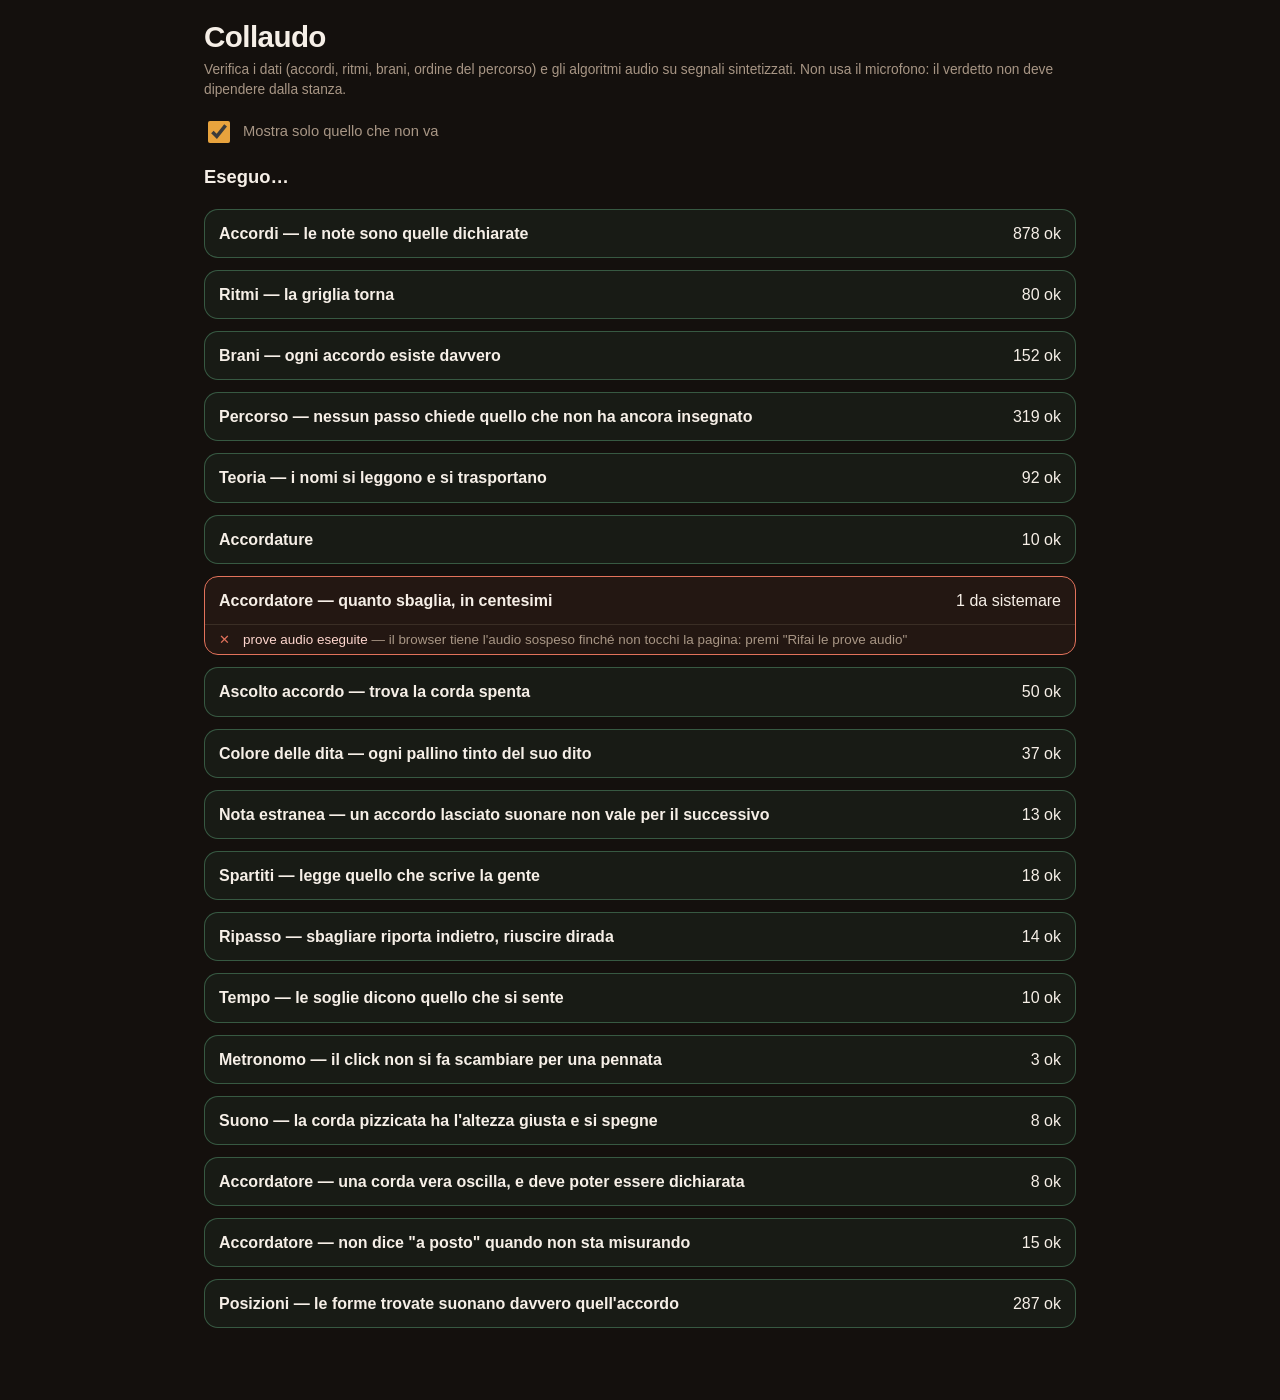
==== collaudo.html @ 86b30834 "chore: base copiata da ukulele-coach (motore identico, dati ancora da riscrivere)" ====
<!doctype html>
<html lang="it">
<head>
<meta charset="utf-8">
<title>Ukulele Coach — collaudo</title>
<meta name="viewport" content="width=device-width, initial-scale=1">
<link rel="icon" href="icons/icon-192.png" sizes="192x192" type="image/png">
<link rel="stylesheet" href="css/app.css">
<style>
  body { background: #14100d; }
  #esito { max-width: 900px; margin: 0 auto; padding: 20px 14px 60px; }
  .gruppo { border: 1px solid var(--linea); border-radius: 14px; margin-bottom: 12px; overflow: hidden; }
  .gruppo > summary { padding: 12px 14px; cursor: pointer; display: flex; justify-content: space-between; gap: 10px; align-items: center; }
  .gruppo > summary::-webkit-details-marker { display: none; }
  .gruppo.verde { background: rgba(111,207,151,.06); border-color: rgba(111,207,151,.35); }
  .gruppo.rosso { background: rgba(226,114,91,.07); border-color: var(--rosso); }
  .prova { display: flex; gap: 8px; padding: 5px 14px; font-size: .84rem; border-top: 1px solid var(--linea); }
  .prova .segno { flex: 0 0 16px; }
  .prova.no { color: #ffd7cf; }
  .prova.no .segno { color: var(--rosso); }
  .prova.si .segno { color: var(--verde); }
  .prova .dett { color: var(--dim); }
  #riassunto { font-size: 1.15rem; font-weight: 700; margin: 10px 0 18px; }
  .solo-falliti .prova.si { display: none; }
</style>
</head>
<body>
<div id="esito">
  <h1>Collaudo</h1>
  <p class="dim piccolo">Verifica i dati (accordi, ritmi, brani, ordine del percorso) e gli algoritmi audio
  su segnali sintetizzati. Non usa il microfono: il verdetto non deve dipendere dalla stanza.</p>
  <label class="opzione"><input type="checkbox" id="filtro" checked> <span>Mostra solo quello che non va</span></label>
  <div id="riassunto">Eseguo…</div>
  <button id="rifai" class="bottone" type="button" style="display:none">Rifai le prove audio</button>
  <div id="gruppi"></div>
</div>
<script type="module">
  import { esegui } from './js/collaudo.js';

  const contenitore = document.getElementById('gruppi');
  const riassunto = document.getElementById('riassunto');
  const filtro = document.getElementById('filtro');
  const applica = () => contenitore.classList.toggle('solo-falliti', filtro.checked);
  filtro.addEventListener('change', applica);
  applica();

  const disegna = (g, falliti) => {
    const d = document.createElement('details');
    d.className = `gruppo ${falliti ? 'rosso' : 'verde'}`;
    if (falliti) d.open = true;
    const s = document.createElement('summary');
    s.innerHTML = `<strong>${g.nome}</strong><span>${falliti ? `${falliti} da sistemare` : `${g.prove.length} ok`}</span>`;
    d.appendChild(s);
    g.prove.forEach((p) => {
      const r = document.createElement('div');
      r.className = `prova ${p.esito ? 'si' : 'no'}`;
      r.innerHTML = `<span class="segno">${p.esito ? '✓' : '✕'}</span><span>${p.titolo}${p.dettaglio ? ` <span class="dett">— ${p.dettaglio}</span>` : ''}</span>`;
      d.appendChild(r);
    });
    contenitore.appendChild(d);
  };

  const rifai = document.getElementById('rifai');

  function gira() {
    contenitore.replaceChildren();
    riassunto.textContent = 'Eseguo…';
    riassunto.style.color = '';
    window.__collaudo = null;
    return esegui(disegna).then(({ totali, falliti }) => {
      riassunto.textContent = falliti
        ? `${falliti} prove fallite su ${totali}`
        : `Tutte e ${totali} le prove passano`;
      riassunto.style.color = falliti ? 'var(--rosso)' : 'var(--verde)';
      // Le prove audio non partono senza un gesto dell'utente: se sono state saltate lo
      // si dice e si offre il pulsante, invece di far sembrare rotto l'accordatore.
      const sospeso = [...document.querySelectorAll('.prova.no')]
        .some((e) => e.textContent.includes('audio sospeso'));
      rifai.style.display = sospeso ? 'block' : 'none';
      window.__collaudo = { totali, falliti, audioSospeso: sospeso };
    });
  }

  rifai.addEventListener('click', gira);
  gira();
</script>
</body>
</html>
---- css/app.css ----
/* Ukulele Coach — foglio di stile unico, nessun font esterno.
   Tema scuro caldo (l'ukulele è legno). Progettato sul 390×844 dell'iPhone 13 Pro:
   niente hover come unico segnale, bersagli tattili da 44 px, aree sicure rispettate. */

:root {
  --sfondo: #14100d;
  --sfondo2: #1b1612;
  --scheda: #221b16;
  --scheda2: #2b231c;
  --linea: #3a2e25;
  --testo: #f6efe7;
  --dim: #a89685;
  --ambra: #e8a33d;
  --ambra-scura: #8a5f1d;
  --verde: #6fcf97;
  --rosso: #e2725b;
  --turchese: #4fc3c7;
  /* Un colore per dito. Le tinte sono distanti sulla ruota (≈40°, 183°, 275°, 345°)
     perché due dita vicine di tinta si confondono proprio quando servono: mentre
     guardi la mano e sbirci lo schermo con la coda dell'occhio.
     Il numero resta SEMPRE dentro il pallino: il colore è un acceleratore, non
     l'unico portatore dell'informazione — chi non distingue le tinte non deve
     perdere niente. */
  --dito-1: #e8a33d;   /* indice   */
  --dito-2: #45c0c8;   /* medio    */
  --dito-3: #b48bd8;   /* anulare  */
  --dito-4: #e8798f;   /* mignolo  */
  --dito-p: #cbb69d;   /* pollice (mano destra, negli arpeggi) */
  --su-dito: #231a12;  /* il testo dentro il pallino */
  --raggio: 16px;
  --barra-h: 62px;
  --ui: -apple-system, BlinkMacSystemFont, 'Segoe UI', Roboto, Helvetica, Arial, sans-serif;
}

/* Tema chiaro: stessa gerarchia, non un semplice inverso. I contrasti sono ricalcolati
   perché l'ambra su fondo chiaro sparisce, e i diagrammi devono restare leggibili al sole. */
/* `color-scheme` decide come il sistema disegna caselle, menù e cursori. Restando su
   "dark" anche col tema chiaro, le caselle di spunta escono nere su fondo crema. */
:root[data-tema="scuro"] { color-scheme: dark; }
:root[data-tema="chiaro"] { color-scheme: light; }

:root[data-tema="chiaro"] {
  --sfondo: #f7f1e8;
  --sfondo2: #efe6d9;
  --scheda: #fffaf3;
  --scheda2: #fdf6ec;
  --linea: #ddcfbc;
  --testo: #2a2119;
  --dim: #7c6a58;
  --ambra: #b7761a;
  --ambra-scura: #d9a45c;
  --verde: #2f8a5b;
  --rosso: #bf4a34;
  --turchese: #1f8a90;
  /* Le stesse quattro tinte, scurite: su fondo crema quelle chiare sbiadiscono e il
     numero dentro il pallino smette di leggersi. */
  --dito-1: #c07f16;
  --dito-2: #1b929a;
  --dito-3: #8154bd;
  --dito-4: #ca4762;
  --dito-p: #9d8362;
  --su-dito: #fff8ec;
}

* { box-sizing: border-box; }

html, body {
  margin: 0;
  padding: 0;
  background: var(--sfondo);
  color: var(--testo);
  font-family: var(--ui);
  font-size: 16px;
  line-height: 1.45;
  -webkit-text-size-adjust: 100%;
  overscroll-behavior-y: none;
}

body {
  min-height: 100dvh;
  /* Sfumatura calda in alto: dà profondità senza immagini da scaricare. */
  background-image: radial-gradient(120% 70% at 50% -10%, #2a1f16 0%, var(--sfondo) 55%);
  background-attachment: fixed;
}
:root[data-tema="chiaro"] body {
  background-image: radial-gradient(120% 70% at 50% -10%, #fff8ec 0%, var(--sfondo) 60%);
}
:root[data-tema="chiaro"] #tabbar { background: rgba(247, 241, 232, .93); }
:root[data-tema="chiaro"] .d-capotasto,
:root[data-tema="chiaro"] .m-capotasto { fill: #6b5540; }
:root[data-tema="chiaro"] .d-tasto,
:root[data-tema="chiaro"] .m-tasto { stroke: #b7a189; }
:root[data-tema="chiaro"] .d-corda,
:root[data-tema="chiaro"] .m-corda { stroke: #8e7660; }
:root[data-tema="chiaro"] .d-dito,
:root[data-tema="chiaro"] .m-nota text { fill: #fff8ec; }
:root[data-tema="chiaro"] .d-vuota { stroke: #6b5540; }
:root[data-tema="chiaro"] .d-muta { stroke: #6b5540; }
:root[data-tema="chiaro"] .tn-tacche span,
:root[data-tema="chiaro"] .tn-verso { color: #9a8571; }
:root[data-tema="chiaro"] .bottone { color: #fff8ec; }
:root[data-tema="chiaro"] .chip.attiva,
:root[data-tema="chiaro"] .passo.corrente .passo-icona,
:root[data-tema="chiaro"] .es-mappa .bat.attiva,
:root[data-tema="chiaro"] .luce.accesa { color: #fff8ec; }
:root[data-tema="chiaro"] .es-mappa .bat.attiva small,
:root[data-tema="chiaro"] .es-mappa .bat.attiva strong { color: #fff8ec; }

#contenuto {
  max-width: 620px;
  margin: 0 auto;
  padding:
    calc(env(safe-area-inset-top) + 14px)
    calc(env(safe-area-inset-right) + 14px)
    calc(env(safe-area-inset-bottom) + var(--barra-h) + 22px)
    calc(env(safe-area-inset-left) + 14px);
}

h1 { font-size: 1.6rem; line-height: 1.15; margin: 0 0 6px; letter-spacing: -0.02em; }
h2 { font-size: 1.12rem; margin: 0 0 8px; }
h2.senza-margine { margin: 2px 0 4px; }
.piccolo-titolo { font-size: 0.95rem; margin: 14px 0 6px; color: var(--dim); font-weight: 600; }
p { margin: 0 0 10px; }
p:last-child { margin-bottom: 0; }
a { color: var(--ambra); text-decoration: none; }

.dim { color: var(--dim); }
.piccolo { font-size: 0.86rem; }
.blocco { display: block; }
.ok { color: var(--verde); }
.errore { color: var(--rosso); }
.nascosto { display: none !important; }

.occhiello {
  font-size: 0.74rem;
  text-transform: uppercase;
  letter-spacing: 0.11em;
  color: var(--ambra);
  margin: 0 0 6px;
  font-weight: 700;
}

.testa-pagina { margin: 4px 0 16px; }
.testa-riga { margin: 0 0 6px; }

.indietro {
  display: inline-flex;
  align-items: center;
  gap: 5px;
  min-height: 44px;
  color: var(--dim);
  font-size: 0.92rem;
}
.indietro span { font-size: 1.3rem; line-height: 1; }

/* ── schede ─────────────────────────────────────────────────────────────── */

.scheda {
  background: linear-gradient(180deg, var(--scheda2), var(--scheda));
  border: 1px solid var(--linea);
  border-radius: var(--raggio);
  padding: 14px;
  margin: 0 0 14px;
}
.scheda > * + * { margin-top: 10px; }

.riga-tra { display: flex; justify-content: space-between; align-items: baseline; gap: 10px; }
.riga-campi { display: flex; gap: 10px; }
.riga-campi > * { flex: 1; }

/* ── comandi ────────────────────────────────────────────────────────────── */

.bottone {
  display: block;
  width: 100%;
  min-height: 50px;
  padding: 13px 16px;
  border: 0;
  border-radius: 13px;
  background: var(--ambra);
  color: #23180a;
  font: inherit;
  font-weight: 700;
  text-align: center;
  cursor: pointer;
  -webkit-tap-highlight-color: transparent;
}
.bottone.grande { min-height: 56px; font-size: 1.06rem; }
.bottone.sottile {
  background: transparent;
  color: var(--testo);
  border: 1px solid var(--linea);
  font-weight: 600;
}
.bottone.pericolo { background: transparent; color: var(--rosso); border: 1px solid var(--rosso); }
.bottone:disabled { opacity: 0.45; }
.bottone:active { transform: scale(0.985); }
.bottone.giusta { border-color: var(--verde); color: var(--verde); }
.bottone.sbagliata { border-color: var(--rosso); color: var(--rosso); }

.campo {
  width: 100%;
  min-height: 46px;
  padding: 11px 12px;
  border-radius: 11px;
  border: 1px solid var(--linea);
  background: var(--sfondo2);
  color: var(--testo);
  font: inherit;
  font-size: 16px;         /* sotto i 16px iOS zooma da solo al focus */
}
select.campo { appearance: none; background-image: none; }

.opzione {
  display: flex;
  align-items: center;
  gap: 10px;
  min-height: 44px;
  font-size: 0.92rem;
  color: var(--dim);
}
.opzione input { width: 22px; height: 22px; accent-color: var(--ambra); }

.cursore { width: 100%; height: 44px; accent-color: var(--ambra); background: transparent; }

.barra {
  height: 8px;
  background: var(--sfondo2);
  border-radius: 99px;
  overflow: hidden;
  border: 1px solid var(--linea);
}
.barra > span { display: block; height: 100%; background: linear-gradient(90deg, var(--ambra-scura), var(--ambra)); transition: width 0.25s; }

.avviso {
  border-radius: 11px;
  padding: 11px 12px;
  font-size: 0.88rem;
  border: 1px solid var(--linea);
  background: var(--sfondo2);
}
.avviso.errore { border-color: var(--rosso); color: #ffd7cf; }
.avviso.attenzione { border-color: var(--ambra-scura); color: #ffe6bd; }
.avviso.neutro { color: var(--dim); }

.consiglio {
  border-left: 3px solid var(--ambra);
  padding: 2px 0 2px 12px;
  color: #f0e2cd;
  font-size: 0.94rem;
}

.elenco { margin: 0; padding-left: 20px; }
.elenco li { margin-bottom: 9px; }
.elenco-magro { list-style: none; margin: 0; padding: 0; }
.elenco-magro li { border-top: 1px solid var(--linea); }
.elenco-magro li:first-child { border-top: 0; }
.elenco-magro a { display: block; padding: 11px 0; min-height: 44px; }

/* ── barra delle sezioni ────────────────────────────────────────────────── */

#tabbar {
  position: fixed;
  left: 0; right: 0; bottom: 0;
  display: flex;
  background: rgba(20, 16, 13, 0.93);
  backdrop-filter: blur(14px);
  -webkit-backdrop-filter: blur(14px);
  border-top: 1px solid var(--linea);
  padding-bottom: env(safe-area-inset-bottom);
  z-index: 20;
}
.tab {
  flex: 1;
  min-height: var(--barra-h);
  display: flex;
  flex-direction: column;
  align-items: center;
  justify-content: center;
  gap: 3px;
  color: var(--dim);
  font-size: 0.6rem;          /* sei sezioni su 375 px: 62 px a testa, l'etichetta deve starci */
  letter-spacing: 0;
  text-align: center;
  -webkit-tap-highlight-color: transparent;
}
.tab svg { width: 21px; height: 21px; fill: none; stroke: currentColor; stroke-width: 1.7; stroke-linecap: round; stroke-linejoin: round; }
.tab.attivo { color: var(--ambra); }

/* ── diagramma accordo ──────────────────────────────────────────────────── */

.diagramma { width: 100%; height: auto; display: block; }
.d-capotasto { fill: #e9dcc9; }
.d-tasto { stroke: #6d5945; stroke-width: 1.6; }
.d-corda { stroke: #8d7862; stroke-width: 1.5; }
.d-punto { fill: var(--ambra); }
.d-barre { fill: var(--ambra); opacity: 0.92; }
.d-dito { fill: var(--su-dito); font: 700 11px var(--ui); text-anchor: middle; }

/* Il colore compare SOLO dove si mostrano anche i numeri delle dita. Nelle miniature
   degli elenchi i numeri non ci sono, e ottantacinque accordi a quattro colori
   diventerebbero coriandoli: lì il pallino resta ambra. */
.d-punto.dito-1, .d-barre.dito-1 { fill: var(--dito-1); }
.d-punto.dito-2, .d-barre.dito-2 { fill: var(--dito-2); }
.d-punto.dito-3, .d-barre.dito-3 { fill: var(--dito-3); }
.d-punto.dito-4, .d-barre.dito-4 { fill: var(--dito-4); }

.legenda-dita { display: flex; flex-wrap: wrap; gap: 7px; }
.tacca-dito {
  display: inline-flex;
  align-items: center;
  gap: 6px;
  font-size: .76rem;
  color: var(--dim);
  border: 1px solid var(--linea);
  border-radius: 99px;
  padding: 3px 10px 3px 4px;
}
.tacca-dito i {
  width: 20px;
  height: 20px;
  border-radius: 50%;
  display: inline-flex;
  align-items: center;
  justify-content: center;
  font-style: normal;
  font-weight: 800;
  font-size: .72rem;
  color: var(--su-dito);
}
.tacca-dito.d1 i { background: var(--dito-1); }
.tacca-dito.d2 i { background: var(--dito-2); }
.tacca-dito.d3 i { background: var(--dito-3); }
.tacca-dito.d4 i { background: var(--dito-4); }
.tacca-dito.dp i { background: var(--dito-p); }

/* Le stesse tinte per la mano destra negli arpeggi: stesso dito, stesso colore.
   i = indice come il dito 1, m = medio come il 2, a = anulare come il 3. */
.cella.s-dito .cella-freccia.dito-p { color: var(--dito-p); }
.cella.s-dito .cella-freccia.dito-i { color: var(--dito-1); }
.cella.s-dito .cella-freccia.dito-m { color: var(--dito-2); }
.cella.s-dito .cella-freccia.dito-a { color: var(--dito-3); }
.cella.s-dito .cella-freccia.dito-misto {
  background: linear-gradient(90deg, var(--dito-p), var(--dito-3));
  -webkit-background-clip: text;
  background-clip: text;
  color: transparent;
}

.nc .nc-dito { font-weight: 700; }
.nc .nc-dito.dito-1 { color: var(--dito-1); }
.nc .nc-dito.dito-2 { color: var(--dito-2); }
.nc .nc-dito.dito-3 { color: var(--dito-3); }
.nc .nc-dito.dito-4 { color: var(--dito-4); }
.d-vuota { fill: none; stroke: #cbb69d; stroke-width: 1.8; }
.d-muta { stroke: #9a8875; stroke-width: 2; stroke-linecap: round; }
.d-corda-nome { fill: var(--dim); font: 600 10px var(--ui); text-anchor: middle; }
.d-posizione { fill: var(--ambra); font: 700 11px var(--ui); }

.scheda-accordo { text-align: center; }
.sa-nome { font-weight: 800; font-size: 1.05rem; margin-bottom: 4px; }
.sa-sub { color: var(--dim); font-size: 0.74rem; margin-top: 2px; }

.accordo-grande { max-width: 210px; margin: 0 auto; }

.note-corde { display: grid; grid-template-columns: repeat(4, 1fr); gap: 8px; }
.nc {
  background: var(--sfondo2);
  border: 1px solid var(--linea);
  border-radius: 10px;
  padding: 8px 4px;
  text-align: center;
  font-size: 0.76rem;
}
.nc small { display: block; color: var(--ambra); font-weight: 700; font-size: 0.86rem; }
.nc strong { display: block; font-size: 0.74rem; font-weight: 600; }
/* Ogni informazione sulla sua riga: da inline la nota e il dito si attaccavano e
   uscivano parole come "Solanulare". */
.nc span { display: block; line-height: 1.35; }

/* ── griglia libreria ───────────────────────────────────────────────────── */

.chips { display: flex; flex-wrap: wrap; gap: 7px; }
.chip {
  border: 1px solid var(--linea);
  background: var(--sfondo2);
  color: var(--dim);
  border-radius: 99px;
  padding: 9px 13px;
  min-height: 40px;
  font: inherit;
  font-size: 0.82rem;
  cursor: pointer;
  -webkit-tap-highlight-color: transparent;
}
.chip.attiva { background: var(--ambra); color: #23180a; border-color: var(--ambra); font-weight: 700; }

.griglia-accordi {
  display: grid;
  grid-template-columns: repeat(auto-fill, minmax(104px, 1fr));
  gap: 10px;
  margin-bottom: 14px;
}
.cella-accordo {
  background: var(--scheda);
  border: 1px solid var(--linea);
  border-radius: 13px;
  padding: 9px 7px;
  color: var(--testo);
  text-align: center;
}
.ca-nome { display: flex; align-items: center; justify-content: center; gap: 5px; }
.ca-nome strong { font-size: 1rem; }
.punti { color: var(--ambra-scura); font-size: 0.6rem; letter-spacing: 1px; }
.cella-accordo small { display: block; margin-top: 3px; font-size: 0.66rem; }

.fila-accordi { display: flex; gap: 10px; overflow-x: auto; padding-bottom: 4px; -webkit-overflow-scrolling: touch; }
.mini { flex: 0 0 84px; text-align: center; color: var(--testo); }
.mini strong { font-size: 0.86rem; }

.ritmo-inline { display: block; color: var(--ambra); letter-spacing: 3px; font-size: 0.95rem; }

/* ── oggi ───────────────────────────────────────────────────────────────── */

.oggi-riga { display: flex; align-items: center; gap: 16px; }
.anello-box { flex: 0 0 96px; }
.anello-wrap { position: relative; width: 96px; height: 96px; }
.anello { width: 96px; height: 96px; transform: rotate(-90deg); }
.an-sfondo { fill: none; stroke: var(--linea); stroke-width: 9; }
.an-arco { fill: none; stroke: var(--ambra); stroke-width: 9; stroke-linecap: round; transition: stroke-dashoffset 0.4s; }
.anello-testo {
  position: absolute;
  inset: 0;
  display: flex;
  flex-direction: column;
  align-items: center;
  justify-content: center;
}
.anello-testo strong { font-size: 1.42rem; letter-spacing: -0.02em; }
.anello-testo small { color: var(--dim); font-size: 0.66rem; }

.oggi-numeri { display: grid; gap: 6px; flex: 1; }
.oggi-numeri strong { font-size: 1.2rem; margin-right: 6px; }
.oggi-numeri small { color: var(--dim); font-size: 0.8rem; }

.griglia-scorciatoie { display: grid; gap: 9px; }
.scorciatoia {
  display: flex;
  align-items: center;
  gap: 12px;
  min-height: 56px;
  padding: 10px 12px;
  border: 1px solid var(--linea);
  border-radius: 13px;
  background: var(--sfondo2);
  color: var(--testo);
}
.sc-emoji { font-size: 1.4rem; }
.scorciatoia strong { display: block; font-size: 0.95rem; }
.scorciatoia small { display: block; font-size: 0.78rem; }

/* ── percorso ───────────────────────────────────────────────────────────── */

.livello {
  background: var(--scheda);
  border: 1px solid var(--linea);
  border-radius: var(--raggio);
  margin-bottom: 12px;
  overflow: hidden;
}
.livello > summary {
  padding: 13px 14px;
  cursor: pointer;
  list-style: none;
  min-height: 56px;
}
.livello > summary::-webkit-details-marker { display: none; }
.liv-testa { display: flex; justify-content: space-between; align-items: flex-start; gap: 10px; margin-bottom: 9px; }
.liv-testa strong { font-size: 0.99rem; }
.liv-conta {
  flex: 0 0 auto;
  background: var(--sfondo2);
  border: 1px solid var(--linea);
  border-radius: 99px;
  padding: 3px 9px;
  font-size: 0.78rem;
  color: var(--dim);
}
.liv-conta.ok { color: var(--verde); border-color: var(--verde); }

.passi { list-style: none; margin: 0; padding: 0 14px 8px; }
.passo { border-top: 1px solid var(--linea); }
.passo a { display: flex; align-items: center; gap: 11px; padding: 11px 0; min-height: 54px; color: var(--testo); }
.passo-icona {
  flex: 0 0 30px;
  height: 30px;
  border-radius: 9px;
  background: var(--sfondo2);
  border: 1px solid var(--linea);
  display: flex;
  align-items: center;
  justify-content: center;
  font-size: 0.95rem;
}
.passo.fatto .passo-icona { color: var(--verde); border-color: var(--verde); }
.passo.fatto .passo-testo strong { color: var(--dim); }
.passo.corrente .passo-icona { background: var(--ambra); border-color: var(--ambra); }
.passo-testo { flex: 1; min-width: 0; }
.passo-testo strong { display: block; font-size: 0.94rem; }
.passo-testo small { display: block; font-size: 0.76rem; }
.passo-freccia { color: var(--dim); font-size: 1.3rem; }

/* ── esercizio ──────────────────────────────────────────────────────────── */

.es-palco { display: grid; gap: 12px; }
.es-palco.duetto, .es-duo { grid-template-columns: 1.35fr 1fr; align-items: start; gap: 12px; display: grid; }
.es-accordo { position: relative; }
.es-accordo.prossimo { opacity: 0.5; }
.es-etichetta {
  display: block;
  font-size: 0.66rem;
  text-transform: uppercase;
  letter-spacing: 0.1em;
  color: var(--dim);
  margin-bottom: 3px;
  text-align: center;
}
.es-palco.ritmo { grid-template-columns: 110px 1fr; align-items: center; }
.es-vuote {
  border: 1px dashed var(--linea);
  border-radius: 12px;
  padding: 22px 8px;
  text-align: center;
  color: var(--dim);
  font-size: 0.82rem;
}

.es-griglia { display: grid; grid-auto-flow: column; gap: 5px; }
.cella {
  border: 1px solid var(--linea);
  border-radius: 9px;
  background: var(--sfondo2);
  padding: 8px 2px 5px;
  text-align: center;
}
.cella-freccia { display: block; font-size: 1.2rem; line-height: 1; color: var(--ambra); }
.cella-conto { display: block; font-size: 0.66rem; color: var(--dim); margin-top: 3px; }
.cella.s-pausa .cella-freccia { color: var(--linea); }
.cella.s-chunk .cella-freccia { color: var(--rosso); }
.cella.s-su .cella-freccia { color: var(--turchese); }

.es-battiti { display: flex; gap: 5px; margin-top: 12px; }
.luce {
  flex: 1;
  height: 30px;
  border-radius: 8px;
  background: var(--sfondo2);
  border: 1px solid var(--linea);
  display: flex;
  align-items: center;
  justify-content: center;
  font-size: 0.68rem;
  color: var(--dim);
}
.luce.forte { border-color: #4b3b2c; }
.luce.accesa { background: var(--ambra); color: #23180a; border-color: var(--ambra); font-weight: 700; }

.es-riga-conta { display: flex; justify-content: space-between; align-items: baseline; }
.es-conta { font-size: 1.5rem; font-weight: 800; letter-spacing: -0.02em; }
.es-bpm { color: var(--ambra); font-size: 1.05rem; }
.es-comandi { margin-top: 4px; }
.es-giudizio p { font-size: 0.9rem; color: var(--dim); }
.es-scelte { display: grid; grid-template-columns: repeat(auto-fit, minmax(96px, 1fr)); gap: 8px; }
.es-scelte .bottone { width: auto; }

.es-mappa {
  display: flex;
  gap: 6px;
  overflow-x: auto;
  padding: 4px 0 8px;
  -webkit-overflow-scrolling: touch;
  scroll-snap-type: x proximity;
}
.es-mappa .bat {
  flex: 0 0 62px;
  scroll-snap-align: center;
  border: 1px solid var(--linea);
  border-radius: 10px;
  background: var(--sfondo2);
  padding: 7px 3px;
  text-align: center;
}
.es-mappa .bat small { display: block; font-size: 0.6rem; color: var(--dim); }
.es-mappa .bat strong { font-size: 0.92rem; }
.es-mappa .bat.attiva { background: var(--ambra); border-color: var(--ambra); }
.es-mappa .bat.attiva small, .es-mappa .bat.attiva strong { color: #23180a; }
.es-mappa.statica, .es-griglia.statica { opacity: 0.92; }

.anteprima-accordi { display: flex; gap: 12px; justify-content: center; flex-wrap: wrap; }
.ap { flex: 0 0 96px; text-align: center; }
.ap strong { display: block; font-size: 0.92rem; margin-bottom: 3px; }

.contatore {
  text-align: center;
  font-size: 2rem;
  font-weight: 800;
  letter-spacing: -0.02em;
}
.contatore.ok { color: var(--verde); }

.quiz-opzioni { display: grid; gap: 8px; }

/* ── accordatore ────────────────────────────────────────────────────────── */

.tn-misuratore { text-align: center; }
/* Grande davvero: l'accordatore si guarda da mezzo metro, con lo strumento in mano
   e le dita occupate. Se devi avvicinare la faccia allo schermo, non serve a niente. */
.tn-nota { font-size: 4.6rem; font-weight: 800; line-height: 1; letter-spacing: -0.035em; }
.tn-nota-it { color: var(--dim); font-size: 0.86rem; margin-top: 6px; min-height: 1.2em; }
.tn-hz, .tn-cent { color: var(--dim); font-size: 0.84rem; font-variant-numeric: tabular-nums; }
.tn-riga { display: flex; justify-content: space-between; margin-top: 8px; }

.tn-quadrante {
  position: relative;
  height: 108px;
  margin: 18px 0 6px;
  border-radius: 12px;
  background: var(--sfondo2);
  border: 1px solid var(--linea);
  overflow: hidden;
}
.tn-zona {
  position: absolute;
  left: 50%;
  transform: translateX(-50%);
  top: 0; bottom: 0;
  width: 9.6%;                      /* ±5 centesimi su una scala ±50 */
  background: rgba(111, 207, 151, 0.14);
  border-left: 1px solid rgba(111, 207, 151, 0.35);
  border-right: 1px solid rgba(111, 207, 151, 0.35);
}
.tn-tacche { position: absolute; inset: auto 6px 5px; display: flex; justify-content: space-between; }
.tn-tacche span { font-size: 0.6rem; color: #6b5947; }
.tn-lancetta {
  position: absolute;
  top: 8px; bottom: 20px;
  left: 50%;
  width: 4px;
  margin-left: -2px;
  border-radius: 3px;
  background: var(--ambra);
  box-shadow: 0 0 14px rgba(232, 163, 61, 0.5);
}
.tn-lancetta.fuori { background: var(--rosso); box-shadow: none; }
.tn-quadrante.ok { border-color: var(--verde); background: rgba(111, 207, 151, 0.08); }
.tn-quadrante.ok .tn-lancetta { background: var(--verde); box-shadow: 0 0 18px rgba(111, 207, 151, 0.55); }

/* L'istruzione grande. Mentre accordi guardi le mani: quello che deve arrivare
   con la coda dell'occhio è una parola e un colore, non una freccina. */
.tn-azione {
  font-size: 2.1rem;
  font-weight: 800;
  letter-spacing: .06em;
  line-height: 1.1;
  min-height: 1.15em;
  margin: 10px 0 2px;
}
/* A riposo l'istruzione non c'è: se tenesse lo spazio, sotto il quadrante resterebbe
   un buco di quaranta pixel che sembra un pezzo mancante. */
.tn-azione:empty { min-height: 0; margin: 0; }
.tn-azione.tira { color: var(--turchese); }
.tn-azione.allenta { color: var(--ambra); }
.tn-azione.quasi { opacity: .78; font-size: 1.7rem; }
.tn-azione.ok { color: var(--verde); }

.tn-verso { display: flex; justify-content: space-between; font-size: 0.86rem; color: #7b6752; }
.tn-freccia.acceso { color: var(--testo); font-weight: 700; }

.tn-quadrante.vicino { border-color: var(--ambra); }
.tn-quadrante.lontano { border-color: var(--rosso); }
.tn-quadrante.lontano .tn-lancetta { background: var(--rosso); box-shadow: none; }

/* Tenuta: la misura è ferma, e si vede che è ferma. Dare per viva una lettura di
   tre secondi fa è peggio che non darla. */
.tn-misuratore.tenuta .tn-nota,
.tn-misuratore.tenuta .tn-azione,
.tn-misuratore.tenuta .tn-quadrante { opacity: .52; }
.tn-misuratore.tenuta .tn-nota-it { color: var(--ambra); }

.tn-modo {
  font-size: .8rem;
  color: var(--dim);
  margin-top: 12px;
  padding: 8px 11px;
  border-radius: 10px;
  border: 1px dashed var(--linea);
}
.tn-modo.manuale { color: var(--ambra); border-color: var(--ambra); border-style: solid; }

.tn-corde { display: grid; grid-template-columns: repeat(4, 1fr); gap: 8px; margin-top: 10px; }
.tn-corda {
  border-radius: 12px;
  border: 1px solid var(--linea);
  background: var(--sfondo2);
  color: var(--testo);
  overflow: hidden;
  display: flex;
  flex-direction: column;
}
.tn-corda-scegli {
  flex: 1;
  min-height: 68px;
  border: 0;
  background: transparent;
  color: inherit;
  font: inherit;
  display: flex;
  flex-direction: column;
  align-items: center;
  justify-content: center;
  gap: 1px;
  cursor: pointer;
  -webkit-tap-highlight-color: transparent;
}
.tn-corda-suona {
  min-height: 34px;
  border: 0;
  border-top: 1px solid var(--linea);
  background: rgba(232, 163, 61, .1);
  color: var(--ambra);
  font: inherit;
  font-size: 1rem;
  cursor: pointer;
  -webkit-tap-highlight-color: transparent;
}
.tn-corda-suona:active { background: rgba(232, 163, 61, .28); }
.tn-corda strong { font-size: 1.14rem; }
.tn-corda small { color: var(--dim); font-size: 0.64rem; }
.tn-spunta { color: var(--verde); font-size: 0.86rem; min-height: 1em; }
.tn-corda.scelta {
  border-color: var(--ambra);
  box-shadow: 0 0 0 2px var(--ambra);
  background: rgba(232, 163, 61, .12);
}
.tn-corda.ok { border-color: var(--verde); background: rgba(111, 207, 151, 0.09); }
/* Già accordata in questa sessione, ma adesso è scesa: non è come non averla mai fatta. */
.tn-corda.gia { border-color: rgba(111, 207, 151, .4); }
.tn-corda.gia .tn-spunta { color: rgba(111, 207, 151, .55); }

/* ── frecce avanti/indietro ─────────────────────────────────────────────── */

.frecce {
  display: flex;
  align-items: stretch;
  gap: 8px;
  margin: 0 0 12px;
}
.freccia {
  flex: 1;
  min-height: 48px;
  display: flex;
  align-items: center;
  gap: 7px;
  padding: 6px 12px;
  border: 1px solid var(--linea);
  border-radius: 12px;
  background: var(--sfondo2);
  color: var(--testo);
  font-size: .84rem;
  min-width: 0;
  -webkit-tap-highlight-color: transparent;
}
/* Il segno sta sempre dalla parte in cui si va: a sinistra per il precedente,
   a destra per il successivo. Al centro sarebbe una freccia che indica sé stessa. */
.freccia:last-child { flex-direction: row-reverse; justify-content: flex-start; text-align: right; }
.freccia:active { background: var(--scheda2); }
.freccia.vuota { border-color: transparent; background: transparent; }
.fr-segno { color: var(--ambra); font-size: 1.35rem; line-height: 1; flex: 0 0 auto; }
.fr-nome { overflow: hidden; text-overflow: ellipsis; white-space: nowrap; }
.fr-contesto {
  flex: 0 0 auto;
  align-self: center;
  font-size: .72rem;
  color: var(--dim);
  font-variant-numeric: tabular-nums;
}
.tn-corda.ok.scelta { box-shadow: 0 0 0 2px var(--ambra); }

/* Mentre l'app suona la nota giusta non sta misurando: si vede che è in pausa. */
.tn-misuratore.riferimento .tn-quadrante,
.tn-misuratore.riferimento .tn-azione { opacity: .3; }
.tn-misuratore.riferimento .tn-nota-it { color: var(--turchese); }

/* ── ascolto dell'accordo ───────────────────────────────────────────────── */

.note-corde.ascolto .nc { transition: background .18s, border-color .18s; }
.nc.stato-ok { border-color: var(--verde); background: rgba(111, 207, 151, .12); }
.nc.stato-no { border-color: var(--rosso); background: rgba(226, 114, 91, .12); }
.nc.non-giudicabile { opacity: .5; }
.nc-esito { font-size: 1.1rem !important; }
.nc.stato-ok .nc-esito { color: var(--verde); }
.nc.stato-no .nc-esito { color: var(--rosso); }

.verdetto { font-size: .95rem; min-height: 2.6em; }
.verdetto.ok { color: var(--verde); }
.verdetto.errore { color: #ffcabf; }

.barra-livello {
  height: 6px;
  border-radius: 99px;
  background: var(--sfondo2);
  border: 1px solid var(--linea);
  overflow: hidden;
}
.barra-livello > span { display: block; height: 100%; width: 0; background: var(--turchese); transition: width .06s linear; }

.classifica { display: grid; gap: 8px; }
.cl-riga {
  display: grid;
  grid-template-columns: 62px 1fr 38px 56px;
  align-items: center;
  gap: 8px;
  padding: 6px 8px;
  border: 1px solid var(--linea);
  border-radius: 11px;
  background: var(--sfondo2);
}
.cl-riga.primo { border-color: var(--ambra); }
.cl-riga strong { font-size: 1rem; }
.cl-barra { height: 8px; border-radius: 99px; background: var(--sfondo); overflow: hidden; }
.cl-barra > span { display: block; height: 100%; background: var(--ambra); }
.cl-riga .diagramma { width: 56px; }

.chroma { display: flex; align-items: flex-end; gap: 3px; height: 78px; margin-top: 10px; }
.ch-col { flex: 1; display: flex; flex-direction: column; justify-content: flex-end; align-items: center; height: 100%; }
.ch-barra { display: block; width: 100%; background: var(--turchese); border-radius: 3px 3px 0 0; min-height: 2px; }
.ch-col small { font-size: .56rem; color: var(--dim); margin-top: 3px; }

.rivelato { margin-top: 10px; }
.accordo-medio { max-width: 150px; margin: 0 auto 8px; }

/* ── manico ─────────────────────────────────────────────────────────────── */

.manico-box { overflow-x: auto; -webkit-overflow-scrolling: touch; padding-bottom: 6px; }
.manico { width: 100%; height: auto; display: block; }
.m-capotasto { fill: #e9dcc9; }
.m-tasto { stroke: #6d5945; stroke-width: 1.4; }
.m-corda { stroke: #8d7862; stroke-width: 1.2; }
.m-segno { fill: #4b3b2c; }
.m-etichetta { fill: var(--ambra); font: 700 12px var(--ui); text-anchor: middle; }
.m-numero { fill: var(--dim); font: 500 9px var(--ui); text-anchor: middle; }
.m-nota circle { fill: var(--ambra-scura); }
.m-nota text { fill: #2a1c08; font: 700 10px var(--ui); text-anchor: middle; }
.m-nota.radice circle { fill: var(--ambra); }

.fila-gradi { display: flex; gap: 7px; overflow-x: auto; padding-bottom: 4px; }
.grado {
  flex: 0 0 auto;
  min-width: 58px;
  text-align: center;
  padding: 7px 8px;
  border: 1px solid var(--linea);
  border-radius: 10px;
  background: var(--sfondo2);
  color: var(--testo);
}
.grado small { display: block; color: var(--ambra); font-size: .68rem; font-weight: 700; }
.grado.assente { opacity: .45; }
.bottone-grado { font: inherit; cursor: pointer; min-height: 56px; -webkit-tap-highlight-color: transparent; }
.bottone-grado:active { transform: scale(.96); }
.bottone-grado:disabled { cursor: default; }
.bat.cliccabile { cursor: pointer; }
.bat.cliccabile:active { opacity: .5; }
.mini.posizione { flex: 0 0 104px; }
.mini.posizione strong { font-size: .72rem; color: var(--ambra); display: block; }
.mini.posizione small { display: block; font-size: .62rem; }

/* ── esercizio: aggiunte ────────────────────────────────────────────────── */

.es-opzioni { display: grid; gap: 2px; }
.es-duetto-bottoni { display: grid; grid-template-columns: 2fr 1fr; gap: 8px; align-items: stretch; }
.es-duetto-bottoni .bottone { margin: 0; }
.bottone.stretto { width: auto; min-width: 62px; padding: 10px 14px; min-height: 44px; }
.cella-corde { display: block; font-size: .58rem; color: var(--turchese); margin-top: 1px; }
.cella.s-dito .cella-freccia { color: var(--turchese); font-size: 1rem; font-weight: 800; }
.es-palco.ritmo.arpeggio { grid-template-columns: 96px 1fr; }
.es-mancante { text-align: center; font-size: 1.3rem; font-weight: 800; padding: 22px 0; }

/* ── statistiche ────────────────────────────────────────────────────────── */

.grafico { display: flex; align-items: flex-end; gap: 4px; height: 74px; }
.gr-col { flex: 1; display: flex; flex-direction: column; justify-content: flex-end; align-items: center; height: 100%; gap: 3px; }
.gr-barra { display: block; width: 100%; border-radius: 3px 3px 0 0; background: var(--ambra-scura); min-height: 2px; }
.gr-col.oggi .gr-barra { background: var(--ambra); }
.gr-col small { font-size: .55rem; color: var(--dim); }

/* ── icone: un set solo, un tratto solo ─────────────────────────────────── */

.icona {
  width: 22px;
  height: 22px;
  flex: 0 0 auto;
  fill: none;
  stroke: currentColor;
  stroke-width: 1.7;
  stroke-linecap: round;
  stroke-linejoin: round;
}
.icona .piena { fill: currentColor; stroke: none; }

.sc-icona {
  flex: 0 0 38px;
  height: 38px;
  border-radius: 11px;
  background: rgba(232, 163, 61, .12);
  border: 1px solid rgba(232, 163, 61, .28);
  color: var(--ambra);
  display: flex;
  align-items: center;
  justify-content: center;
}
.passo-icona .icona { width: 17px; height: 17px; }
.passo.fatto .passo-icona .icona { stroke-width: 2.2; }
.bottone .icona { width: 19px; height: 19px; vertical-align: -4px; margin-right: 7px; }

/* ── menù a tendina: devono sembrare menù ───────────────────────────────── */

select.campo {
  padding-right: 38px;
  /* La freccia è disegnata qui perché `appearance: none` toglie anche quella del sistema:
     un menù che sembra una casella di testo non si tocca, e resta lì a fare niente. */
  background-image: linear-gradient(45deg, transparent 50%, currentColor 50%),
                    linear-gradient(135deg, currentColor 50%, transparent 50%);
  background-position: calc(100% - 20px) calc(50% + 2px), calc(100% - 14px) calc(50% + 2px);
  background-size: 6px 6px, 6px 6px;
  background-repeat: no-repeat;
}

/* ── esercizio: i diagrammi non devono mangiarsi lo schermo ─────────────── */

.es-accordo .scheda-accordo { max-width: 138px; margin: 0 auto; }
.es-palco.duetto .es-accordo.prossimo .scheda-accordo { max-width: 108px; }
.es-palco.ritmo .scheda-accordo { max-width: 104px; }
.es-duo .es-accordo .scheda-accordo { max-width: 124px; }

.tag-variante {
  font-size: .58rem;
  text-transform: uppercase;
  letter-spacing: .06em;
  padding: 2px 5px;
  border-radius: 5px;
  background: rgba(232, 163, 61, .16);
  color: var(--ambra);
  font-weight: 700;
}

/* ── accordatore: è una schermata sola, deve riempirla ──────────────────── */

body[data-vista="accorda"] .tn-misuratore { padding: 8px 0 4px; }
.tn-nota.vuota { font-size: 1.9rem; color: var(--dim); font-weight: 700; letter-spacing: -0.01em; }
.tn-quadrante.spento { opacity: .55; }
.tn-quadrante.spento .tn-lancetta { background: #6b5947; box-shadow: none; }
.tn-zero {
  position: absolute;
  top: 6px;
  bottom: 18px;
  left: 50%;
  width: 1px;
  margin-left: -0.5px;
  background: rgba(246, 239, 231, .28);
}

/* ── ascolto vivo: la spia del tempo ────────────────────────────────────── */

.spia-tempo {
  margin-top: 12px;
  padding: 10px 12px;
  border-radius: 12px;
  border: 1px solid var(--linea);
  background: var(--sfondo2);
  display: flex;
  align-items: baseline;
  gap: 10px;
  min-height: 48px;
}
.spia-scarto { font-size: 1.3rem; font-weight: 800; font-variant-numeric: tabular-nums; min-width: 76px; }
.spia-parola { font-size: .82rem; color: var(--dim); flex: 1; }
.spia-accordo { font-size: 1.1rem; font-weight: 800; min-width: 1em; text-align: right; }
.spia-accordo.ok { color: var(--verde); }
.spia-accordo.no { color: var(--rosso); }
.spia-tempo.preciso { border-color: var(--verde); }
.spia-tempo.preciso .spia-scarto { color: var(--verde); }
.spia-tempo.quasi { border-color: var(--ambra); }
.spia-tempo.quasi .spia-scarto { color: var(--ambra); }
.spia-tempo.fuori { border-color: var(--rosso); }
.spia-tempo.fuori .spia-scarto { color: var(--rosso); }
.spia-tempo.lampo { animation: battito .22s ease-out; }

@keyframes battito {
  0% { transform: scale(1); }
  35% { transform: scale(1.022); }
  100% { transform: scale(1); }
}

.misure { display: grid; grid-template-columns: repeat(auto-fit, minmax(96px, 1fr)); gap: 9px; }
.misura {
  border: 1px solid var(--linea);
  border-radius: 12px;
  background: var(--sfondo2);
  padding: 10px 8px;
  text-align: center;
}
.misura strong { display: block; font-size: 1.45rem; font-weight: 800; letter-spacing: -.02em; }
.misura small { display: block; color: var(--dim); font-size: .68rem; line-height: 1.25; margin-top: 3px; }
.misura.ok { border-color: var(--verde); }
.misura.ok strong { color: var(--verde); }
.misura.quasi strong { color: var(--ambra); }
.misura.no { border-color: var(--rosso); }
.misura.no strong { color: var(--rosso); }

.istogramma { display: flex; gap: 3px; align-items: flex-end; height: 34px; }
.bat-barra { flex: 1; border-radius: 3px; background: var(--linea); height: 40%; }
.bat-barra.ok { background: var(--verde); height: 100%; }
.bat-barra.quasi { background: var(--ambra); height: 72%; }
.bat-barra.no { background: var(--rosso); height: 52%; }
.bat-barra.vuota { background: var(--linea); height: 18%; }

/* ── ripasso ────────────────────────────────────────────────────────────── */

.pastiglia {
  background: var(--ambra);
  color: #23180a;
  border-radius: 99px;
  padding: 2px 10px;
  font-weight: 800;
  font-size: .82rem;
}
.fila-ripasso { display: flex; flex-wrap: wrap; gap: 6px; }
.chip-ripasso {
  border: 1px solid var(--linea);
  background: var(--sfondo2);
  border-radius: 99px;
  padding: 5px 11px;
  font-size: .84rem;
}
.chip-ripasso.scaduto { border-color: var(--ambra); color: var(--ambra); }

/* ── spartiti tuoi ──────────────────────────────────────────────────────── */

.area-spartito {
  font-family: ui-monospace, SFMono-Regular, Menlo, Consolas, monospace;
  font-size: 15px;
  line-height: 1.5;
  min-height: 170px;
  resize: vertical;
}
.riga-mio { display: flex; align-items: center; gap: 10px; }
.riga-mio > a { flex: 1; }
.riga-brano { display: flex; align-items: center; gap: 10px; }
.riga-brano > a:first-child { flex: 1; }
.riga-brano .bottone { flex: 0 0 auto; font-size: .74rem; padding: 8px 11px; min-height: 40px; }
.es-mappa .bat.passata { opacity: .45; }
code {
  font-family: ui-monospace, SFMono-Regular, Menlo, Consolas, monospace;
  font-size: .88em;
  background: var(--sfondo2);
  border: 1px solid var(--linea);
  border-radius: 5px;
  padding: 1px 5px;
}

/* ── marchio e illustrazione ────────────────────────────────────────────── */

.marchio { height: 34px; width: auto; display: block; margin-bottom: 10px; }
.mar-corpo { fill: none; stroke: var(--ambra); stroke-width: 2.2; }
.mar-buca { fill: var(--ambra); opacity: .55; }
.mar-nome { fill: var(--testo); font: 800 23px var(--ui); letter-spacing: -.02em; }
.mar-sotto { fill: var(--ambra); font: 700 10px var(--ui); letter-spacing: .34em; }

.benvenuto-testa { display: flex; justify-content: center; padding: 4px 0 10px; }
.illustrazione { display: block; height: auto; }
.ill-cassa { fill: none; stroke: var(--ambra); stroke-width: 3; stroke-linejoin: round; }
.ill-buca { fill: var(--ambra); opacity: .22; stroke: var(--ambra); stroke-width: 1.6; }
.ill-ponte { fill: var(--ambra); opacity: .8; }
.ill-manico { fill: none; stroke: var(--ambra); stroke-width: 2.4; }
.ill-paletta { fill: none; stroke: var(--ambra); stroke-width: 2.4; }
.ill-tasto { stroke: var(--ambra); stroke-width: 1.4; opacity: .55; }
.ill-chiave { fill: var(--ambra); opacity: .75; }
.ill-corda { stroke: var(--testo); stroke-width: 1; opacity: .55; }
.illustrazione.vibra .ill-corda {
  transform-origin: center;
  animation: corda 2.6s ease-in-out infinite;
  animation-delay: var(--ritardo, 0s);
}
@keyframes corda {
  0%, 62%, 100% { opacity: .55; stroke-width: 1; }
  66% { opacity: 1; stroke-width: 2.1; }
  78% { opacity: .8; stroke-width: 1.3; }
}

/* ── micro-animazioni: solo dove dicono qualcosa ────────────────────────── */

.scheda { animation: entra .26s ease-out both; }
@keyframes entra {
  from { opacity: 0; transform: translateY(6px); }
  to { opacity: 1; transform: none; }
}
.nc.stato-ok, .nc.stato-no { animation: battito .3s ease-out; }
h2.ok { animation: battito .34s ease-out; }
.luce.accesa { transition: background .04s linear, color .04s linear; }
.an-arco { transition: stroke-dashoffset .6s cubic-bezier(.2, .8, .3, 1); }

/* ── schermi grandi: due colonne dove serve ─────────────────────────────── */

@media (min-width: 560px) {
  .griglia-scorciatoie { grid-template-columns: 1fr 1fr; }
  h1 { font-size: 1.85rem; }
}

@media (prefers-reduced-motion: reduce) {
  * { transition: none !important; scroll-behavior: auto !important; }
}
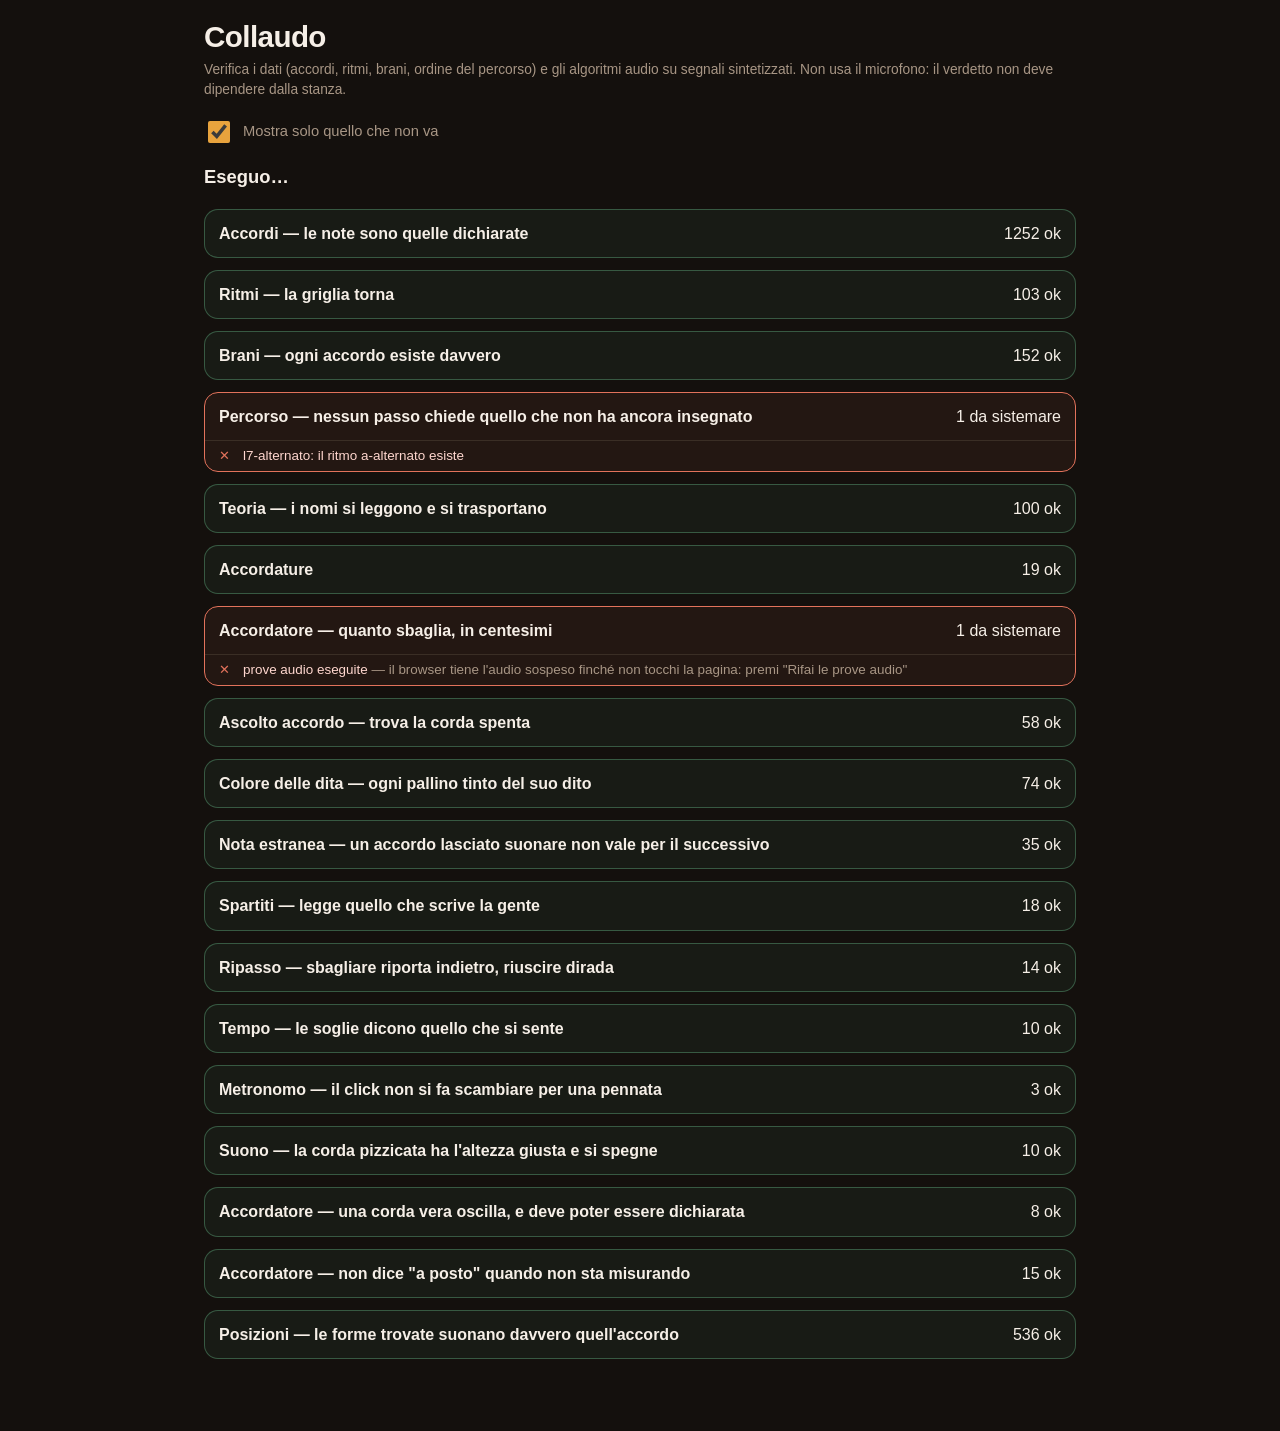
==== commit cb7d01cb: "feat(motore): sei corde, banda 70-950 Hz, finestra 8192 e soglia estranea RIMISURATA Il collaudo ha " ====
--- a/collaudo.html
+++ b/collaudo.html
@@ -22,6 +22,11 @@
   .prova .dett { color: var(--dim); }
   #riassunto { font-size: 1.15rem; font-weight: 700; margin: 10px 0 18px; }
   .solo-falliti .prova.si { display: none; }
+  /* Le misure restano visibili anche col filtro: sono i numeri da cui si derivano le
+     soglie, e nasconderli col resto delle prove riuscite significa non poterle tarare. */
+  .solo-falliti .prova.si.misura { display: flex; }
+  .prova.misura .segno { color: var(--turchese); }
+  .prova.misura .dett { color: var(--testo); }
 </style>
 </head>
 <body>
@@ -53,8 +58,9 @@
     d.appendChild(s);
     g.prove.forEach((p) => {
       const r = document.createElement('div');
-      r.className = `prova ${p.esito ? 'si' : 'no'}`;
-      r.innerHTML = `<span class="segno">${p.esito ? '✓' : '✕'}</span><span>${p.titolo}${p.dettaglio ? ` <span class="dett">— ${p.dettaglio}</span>` : ''}</span>`;
+      r.className = `prova ${p.esito ? 'si' : 'no'}${p.misura ? ' misura' : ''}`;
+      const segno = p.misura ? '▸' : (p.esito ? '✓' : '✕');
+      r.innerHTML = `<span class="segno">${segno}</span><span>${p.titolo}${p.dettaglio ? ` <span class="dett">— ${p.dettaglio}</span>` : ''}</span>`;
       d.appendChild(r);
     });
     contenitore.appendChild(d);
--- a/css/app.css
+++ b/css/app.css
@@ -547,6 +547,7 @@
 .cella-conto { display: block; font-size: 0.66rem; color: var(--dim); margin-top: 3px; }
 .cella.s-pausa .cella-freccia { color: var(--linea); }
 .cella.s-chunk .cella-freccia { color: var(--rosso); }
+.cella.s-basso .cella-freccia { color: var(--dito-p); }
 .cella.s-su .cella-freccia { color: var(--turchese); }
 
 .es-battiti { display: flex; gap: 5px; margin-top: 12px; }
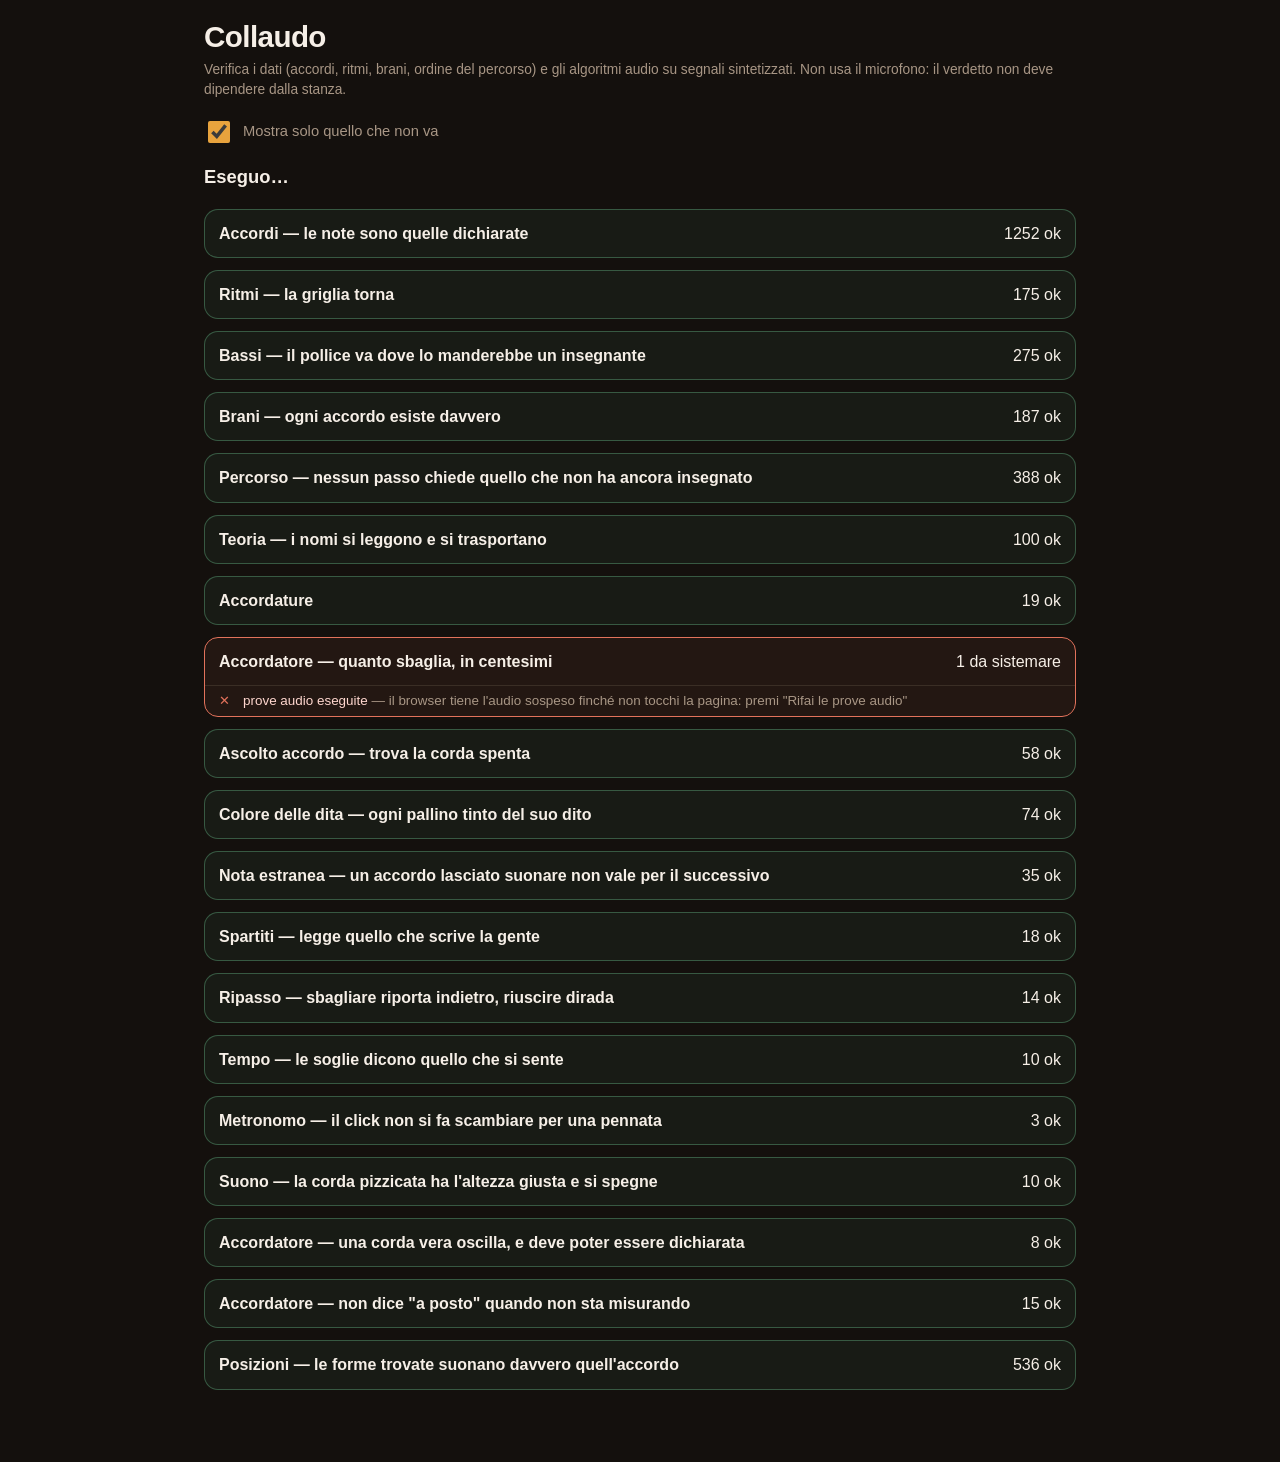
==== commit 2491295d: "feat: dati della chitarra, percorso col barré, e due difetti trovati guardando DATI. 93 diteggiature" ====
--- a/collaudo.html
+++ b/collaudo.html
@@ -2,7 +2,7 @@
 <html lang="it">
 <head>
 <meta charset="utf-8">
-<title>Ukulele Coach — collaudo</title>
+<title>Chitarra Coach — collaudo</title>
 <meta name="viewport" content="width=device-width, initial-scale=1">
 <link rel="icon" href="icons/icon-192.png" sizes="192x192" type="image/png">
 <link rel="stylesheet" href="css/app.css">
@@ -78,10 +78,12 @@
         ? `${falliti} prove fallite su ${totali}`
         : `Tutte e ${totali} le prove passano`;
       riassunto.style.color = falliti ? 'var(--rosso)' : 'var(--verde)';
-      // Le prove audio non partono senza un gesto dell'utente: se sono state saltate lo
-      // si dice e si offre il pulsante, invece di far sembrare rotto l'accordatore.
+      // Le prove audio non partono senza un gesto dell'utente, e non si misurano se la
+      // scheda e nascosta: in tutti e due i casi lo si dice e si offre il pulsante,
+      // invece di far sembrare rotto l'accordatore. Sono due condizioni dell'AMBIENTE,
+      // e confonderle con un difetto del programma manda a cercare nel posto sbagliato.
       const sospeso = [...document.querySelectorAll('.prova.no')]
-        .some((e) => e.textContent.includes('audio sospeso'));
+        .some((e) => /audio sospeso|PROVA NON ESEGUITA/.test(e.textContent));
       rifai.style.display = sospeso ? 'block' : 'none';
       window.__collaudo = { totali, falliti, audioSospeso: sospeso };
     });
--- a/css/app.css
+++ b/css/app.css
@@ -1,5 +1,5 @@
-/* Ukulele Coach — foglio di stile unico, nessun font esterno.
-   Tema scuro caldo (l'ukulele è legno). Progettato sul 390×844 dell'iPhone 13 Pro:
+/* Chitarra Coach — foglio di stile unico, nessun font esterno.
+   Tema scuro caldo (la chitarra è legno). Progettato sul 390×844 dell'iPhone 13 Pro:
    niente hover come unico segnale, bersagli tattili da 44 px, aree sicure rispettate. */
 
 :root {
@@ -1121,3 +1121,16 @@
 @media (prefers-reduced-motion: reduce) {
   * { transition: none !important; scroll-behavior: auto !important; }
 }
+
+/* Numero di corda nell'accordatore: sulla chitarra le corde "E" sono due, e la lettera
+   da sola non basta a dire quale hai pizzicato. Il numero sta piccolo e sopra la lettera,
+   così si legge "6ª E" senza rubarle il posto. */
+.tn-numero {
+  display: block;
+  font-size: 0.62rem;
+  font-weight: 600;
+  letter-spacing: 0.04em;
+  color: var(--dim);
+  line-height: 1;
+  margin-bottom: 2px;
+}
